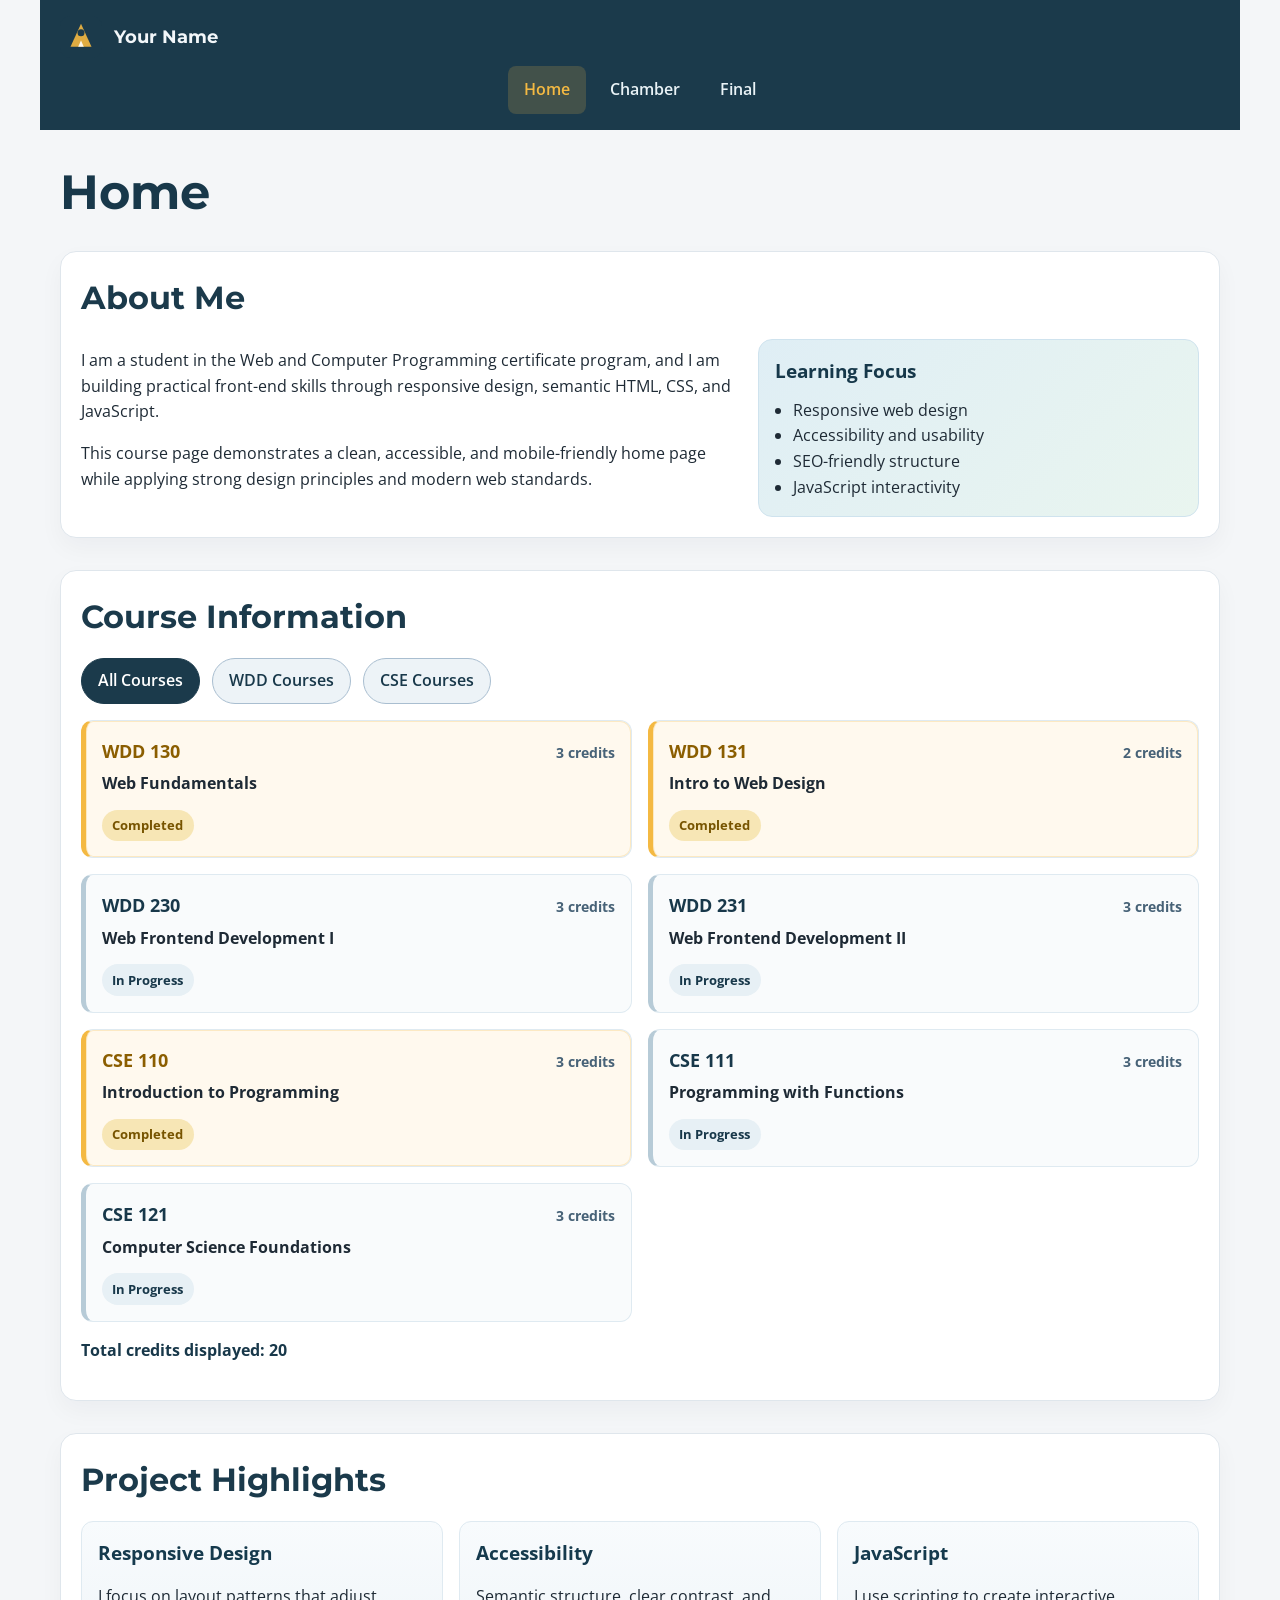
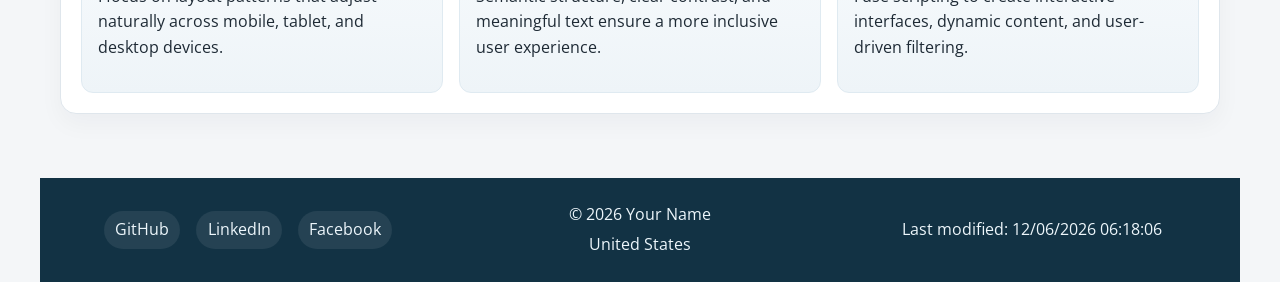
==== index.html @ 931bea51 "Create the WDD 231 course home page with responsive layout, navigation, and dynamic course data." ====
<!DOCTYPE html>
<html lang="en">
  <head>
    <meta charset="UTF-8" />
    <meta name="viewport" content="width=device-width, initial-scale=1.0" />
    <meta
      name="description"
      content="Course home page for WDD 231 showing projects, skills, and certificate information."
    />
    <meta name="author" content="Your Name" />
    <title>WDD 231 | Home</title>
    <link rel="preconnect" href="https://fonts.googleapis.com" />
    <link rel="preconnect" href="https://fonts.gstatic.com" crossorigin />
    <link
      href="https://fonts.googleapis.com/css2?family=Montserrat:wght@400;500;700&family=Open+Sans:wght@400;600;700&display=swap"
      rel="stylesheet"
    />
    <link rel="stylesheet" href="css/normalize.css" />
    <link rel="stylesheet" href="css/small.css" />
    <link rel="stylesheet" href="css/large.css" />
    <script src="scripts/menu.js" defer></script>
    <script src="scripts/date.js" defer></script>
    <script src="scripts/courses.js" defer></script>
  </head>
  <body>
    <header>
      <div class="header-wrap">
        <div class="brand" aria-label="Site logo and brand name">
          <img src="images/logo.svg" alt="Site logo" class="logo" />
          <span class="site-name">Your Name</span>
        </div>

        <button
          class="nav-toggle"
          type="button"
          aria-controls="primary-nav"
          aria-expanded="false"
          aria-label="Open navigation menu"
        >
          <span></span>
          <span></span>
          <span></span>
        </button>
      </div>

      <nav class="site-nav" aria-label="Main navigation">
        <ul id="primary-nav" class="nav-list">
          <li><a href="#" class="active">Home</a></li>
          <li><a href="https://www.byui.edu/" target="_blank" rel="noreferrer">Chamber</a></li>
          <li><a href="https://www.byui.edu/" target="_blank" rel="noreferrer">Final</a></li>
        </ul>
      </nav>
    </header>

    <main>
      <h1>Home</h1>

      <section aria-labelledby="about-heading">
        <h2 id="about-heading">About Me</h2>
        <div class="section-content intro-grid">
          <div class="intro-copy">
            <p>
              I am a student in the Web and Computer Programming certificate program, and I am
              building practical front-end skills through responsive design, semantic HTML, CSS,
              and JavaScript.
            </p>
            <p>
              This course page demonstrates a clean, accessible, and mobile-friendly home page while
              applying strong design principles and modern web standards.
            </p>
          </div>
          <div class="info-card accent-card">
            <h3>Learning Focus</h3>
            <ul>
              <li>Responsive web design</li>
              <li>Accessibility and usability</li>
              <li>SEO-friendly structure</li>
              <li>JavaScript interactivity</li>
            </ul>
          </div>
        </div>
      </section>

      <section aria-labelledby="courses-heading">
        <h2 id="courses-heading">Course Information</h2>
        <div class="course-controls" aria-label="Course filters">
          <button type="button" class="filter-btn active" data-filter="all">All Courses</button>
          <button type="button" class="filter-btn" data-filter="WDD">WDD Courses</button>
          <button type="button" class="filter-btn" data-filter="CSE">CSE Courses</button>
        </div>
        <div id="course-list" class="course-list" aria-live="polite"></div>
        <p id="total-credits" class="total-credits" aria-live="polite"></p>
      </section>

      <section aria-labelledby="work-heading">
        <h2 id="work-heading">Project Highlights</h2>
        <div class="card-grid">
          <article class="mini-card">
            <h3>Responsive Design</h3>
            <p>
              I focus on layout patterns that adjust naturally across mobile, tablet, and desktop
              devices.
            </p>
          </article>
          <article class="mini-card">
            <h3>Accessibility</h3>
            <p>
              Semantic structure, clear contrast, and meaningful text ensure a more inclusive user
              experience.
            </p>
          </article>
          <article class="mini-card">
            <h3>JavaScript</h3>
            <p>
              I use scripting to create interactive interfaces, dynamic content, and user-driven
              filtering.
            </p>
          </article>
        </div>
      </section>
    </main>

    <footer>
      <div class="footer-item social-links" aria-label="Social media links">
        <a href="https://github.com/ws8637282-art" target="_blank" rel="noreferrer" aria-label="GitHub">
          GitHub
        </a>
        <a href="https://www.linkedin.com" target="_blank" rel="noreferrer" aria-label="LinkedIn">
          LinkedIn
        </a>
        <a href="https://www.facebook.com" target="_blank" rel="noreferrer" aria-label="Facebook">
          Facebook
        </a>
      </div>

      <div class="footer-item footer-meta">
        <p>&copy; <span id="currentYear"></span> Your Name</p>
        <p>United States</p>
      </div>

      <div class="footer-item">
        <p id="lastModified">Last modified: </p>
      </div>
    </footer>
  </body>
</html>
---- css/small.css ----
/* Basic reset */
html {
  box-sizing: border-box;
}

*, *::before, *::after {
  box-sizing: inherit;
}

body {
  margin: 0;
  font-family: "Open Sans", sans-serif;
  background: #f4f6f8;
  color: #1e2a35;
  line-height: 1.6;
}

a {
  color: inherit;
  text-decoration: none;
}

img {
  max-width: 100%;
  display: block;
}

button,
input,
select {
  font: inherit;
}

header,
main,
footer {
  width: min(100%, 1200px);
  margin: 0 auto;
}

header {
  background: #1b3a4b;
  color: #f3f7fa;
  padding: 1rem 1.25rem 0;
}

.header-wrap {
  display: flex;
  justify-content: space-between;
  align-items: center;
  gap: 1rem;
}

.brand {
  display: flex;
  align-items: center;
  gap: 0.75rem;
}

.logo {
  width: 42px;
  height: 42px;
  border-radius: 10px;
}

.site-name {
  font-family: "Montserrat", sans-serif;
  font-weight: 700;
  font-size: 1.1rem;
}

.nav-toggle {
  display: flex;
  flex-direction: column;
  justify-content: center;
  gap: 0.25rem;
  width: 44px;
  height: 44px;
  border: 1px solid rgba(255, 255, 255, 0.35);
  background: transparent;
  border-radius: 8px;
  cursor: pointer;
}

.nav-toggle span {
  display: block;
  width: 22px;
  height: 2px;
  background: #fff;
  margin: 0 auto;
  border-radius: 2px;
}

.site-nav {
  display: none;
}

.site-nav.open {
  display: block;
}

.nav-list {
  list-style: none;
  padding: 0;
  margin: 0;
}

.nav-list li + li {
  border-top: 1px solid rgba(255, 255, 255, 0.15);
}

.nav-list a {
  display: block;
  padding: 0.85rem 0.5rem;
  color: #eaf3f7;
  font-weight: 600;
  transition: background-color 0.2s ease, color 0.2s ease;
}

.nav-list a:hover,
.nav-list a:focus-visible,
.nav-list a.active {
  background: rgba(244, 185, 66, 0.18);
  color: #f4b942;
}

main {
  padding: 1.5rem 1.25rem 2rem;
}

main h1 {
  margin: 0 0 1.25rem;
  font-family: "Montserrat", sans-serif;
  color: #18384a;
  font-size: clamp(2rem, 6vw, 3rem);
}

section {
  margin-bottom: 2rem;
  background: #ffffff;
  border: 1px solid #dfe6ec;
  border-radius: 16px;
  padding: 1.25rem;
  box-shadow: 0 10px 25px rgba(19, 36, 50, 0.04);
}

section h2 {
  margin-top: 0;
  margin-bottom: 1rem;
  color: #1b3a4b;
  font-family: "Montserrat", sans-serif;
  font-size: clamp(1.4rem, 4vw, 2rem);
}

.section-content {
  display: grid;
  gap: 1rem;
}

.intro-grid {
  grid-template-columns: 1fr;
}

.intro-copy p {
  margin-top: 0;
  margin-bottom: 1rem;
}

.info-card {
  background: linear-gradient(135deg, #dfeef5, #e9f5ef);
  border-radius: 14px;
  padding: 1rem;
  border: 1px solid #cfe3ee;
}

.info-card h3 {
  margin-top: 0;
  margin-bottom: 0.75rem;
  color: #16384a;
}

.info-card ul {
  margin: 0;
  padding-left: 1.1rem;
}

.course-controls {
  display: flex;
  flex-wrap: wrap;
  gap: 0.75rem;
  margin-bottom: 1rem;
}

.filter-btn {
  border: 1px solid #a9bed0;
  background: #edf3f7;
  color: #18384a;
  border-radius: 999px;
  padding: 0.55rem 1rem;
  font-weight: 600;
  cursor: pointer;
  transition: transform 0.2s ease, background-color 0.2s ease;
}

.filter-btn:hover,
.filter-btn:focus-visible {
  transform: translateY(-1px);
  background: #dfeef5;
}

.filter-btn.active {
  background: #1b3a4b;
  border-color: #1b3a4b;
  color: #fff;
}

.course-list {
  display: grid;
  gap: 1rem;
  grid-template-columns: 1fr;
}

.course-card {
  background: #f9fbfc;
  border: 1px solid #dfeaf1;
  border-left: 5px solid #b7cbd7;
  border-radius: 12px;
  padding: 1rem;
}

.course-card.completed {
  background: #fff9ee;
  border-left-color: #f4b942;
  box-shadow: inset 0 0 0 1px rgba(244, 185, 66, 0.25);
}

.course-header {
  display: flex;
  justify-content: space-between;
  align-items: baseline;
  gap: 0.75rem;
  margin-bottom: 0.4rem;
}

.course-code {
  margin: 0;
  font-size: 1.1rem;
  font-weight: 700;
  color: #18384a;
}

.course-card.completed .course-code {
  color: #8b5e00;
}

.course-credits {
  font-size: 0.85rem;
  font-weight: 700;
  color: #476277;
}

.course-title {
  margin: 0;
  font-size: 1rem;
}

.course-status {
  display: inline-block;
  margin-top: 0.8rem;
  padding: 0.35rem 0.65rem;
  border-radius: 999px;
  background: #e7f0f5;
  color: #18384a;
  font-size: 0.8rem;
  font-weight: 700;
}

.course-card.completed .course-status {
  background: #f7e6b5;
  color: #775400;
}

.total-credits {
  margin-top: 1rem;
  font-weight: 700;
  color: #18384a;
}

.card-grid {
  display: grid;
  gap: 1rem;
}

.mini-card {
  background: linear-gradient(180deg, #f8fbfd, #eef4f8);
  border: 1px solid #dfeaf1;
  border-radius: 12px;
  padding: 1rem;
}

.mini-card h3 {
  margin-top: 0;
  margin-bottom: 0.5rem;
  color: #153a4d;
}

footer {
  background: #123244;
  color: #edf6fb;
  padding: 1.25rem;
  display: grid;
  gap: 1rem;
}

.footer-item {
  text-align: center;
}

.social-links {
  display: flex;
  justify-content: center;
  gap: 1rem;
  flex-wrap: wrap;
}

.social-links a {
  padding: 0.4rem 0.7rem;
  border-radius: 999px;
  background: rgba(255, 255, 255, 0.08);
}

.footer-meta p {
  margin: 0.25rem 0;
}

#lastModified {
  margin: 0;
}
---- css/large.css ----
@media (min-width: 700px) {
  .nav-toggle {
    display: none;
  }

  .site-nav {
    display: block;
  }

  .nav-list {
    display: flex;
    align-items: center;
    justify-content: center;
    gap: 0.5rem;
    padding: 0.5rem 0 1rem;
  }

  .nav-list li + li {
    border-top: none;
  }

  .nav-list a {
    border-radius: 8px;
    padding: 0.7rem 1rem;
  }

  .intro-grid {
    grid-template-columns: 1.5fr 1fr;
    align-items: center;
  }

  .course-list {
    grid-template-columns: repeat(2, minmax(0, 1fr));
  }

  .card-grid {
    grid-template-columns: repeat(3, minmax(0, 1fr));
  }

  footer {
    grid-template-columns: repeat(3, minmax(0, 1fr));
    align-items: center;
  }
}
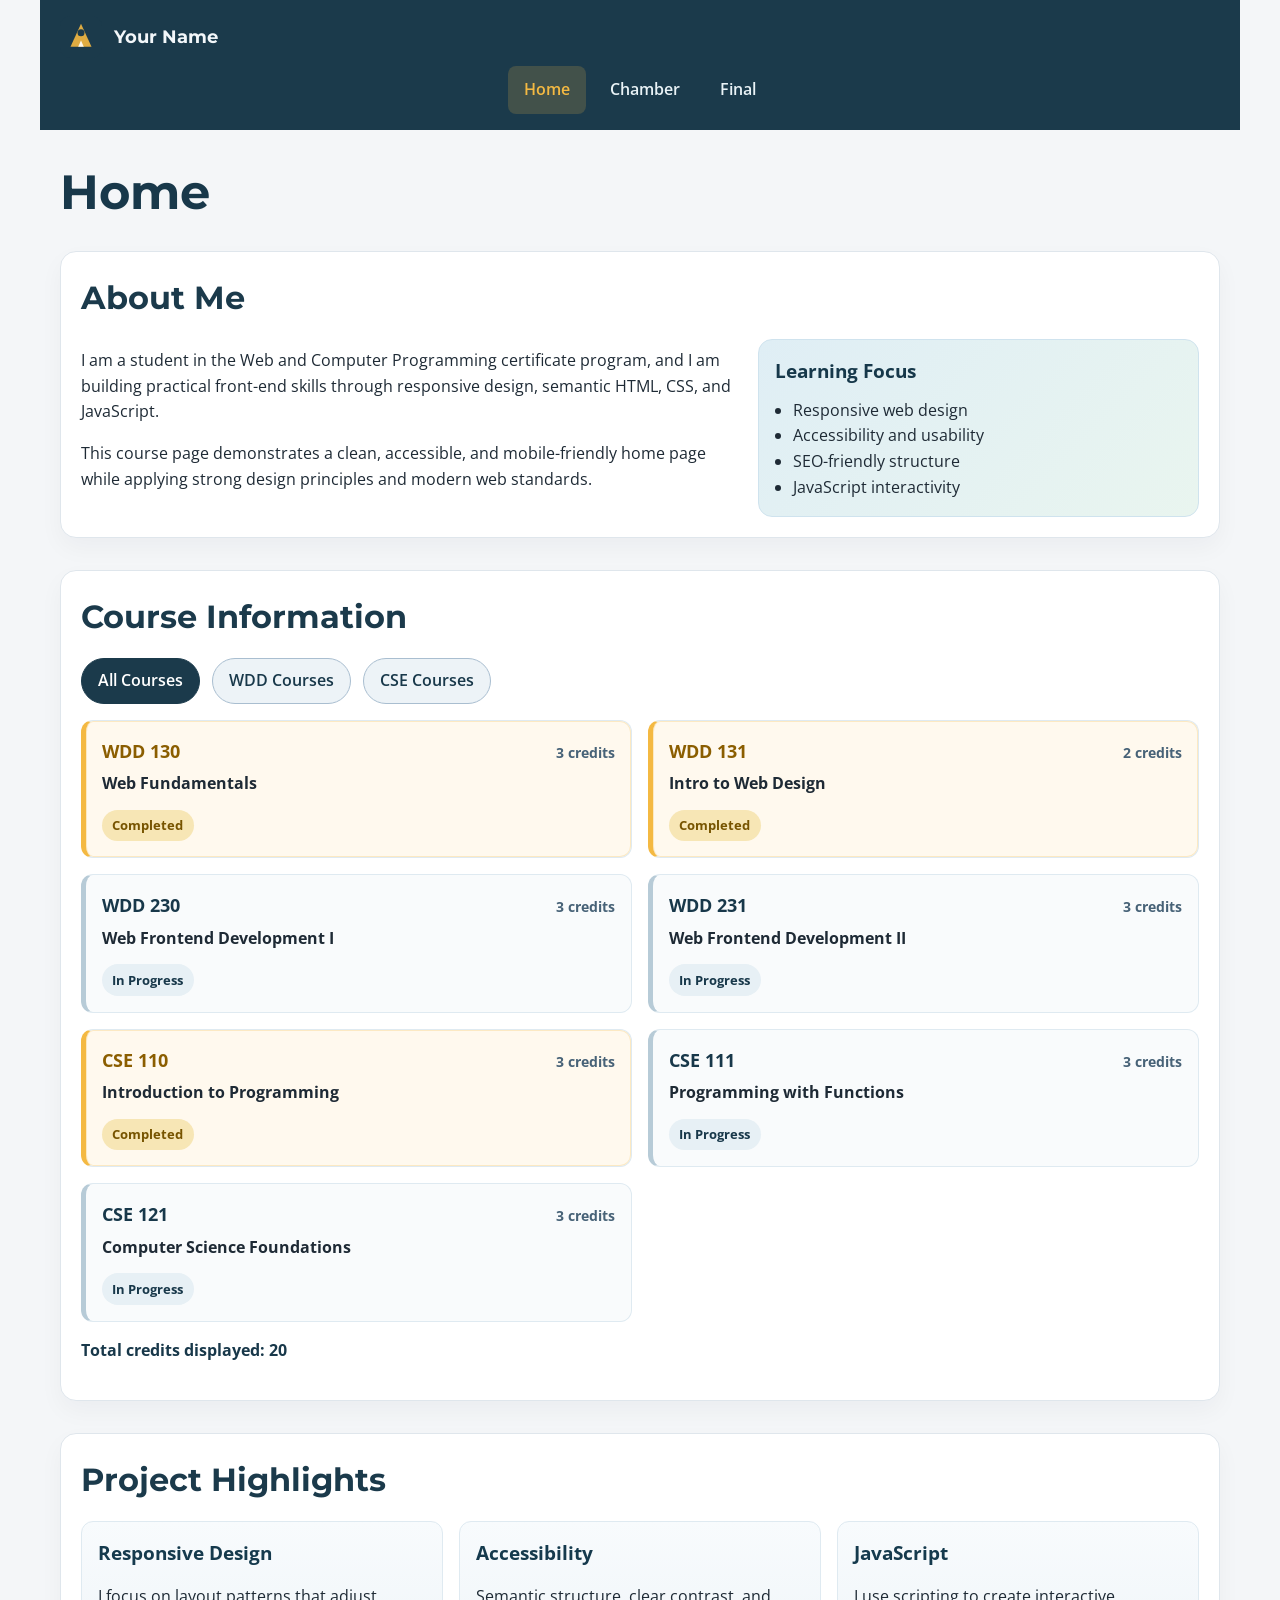
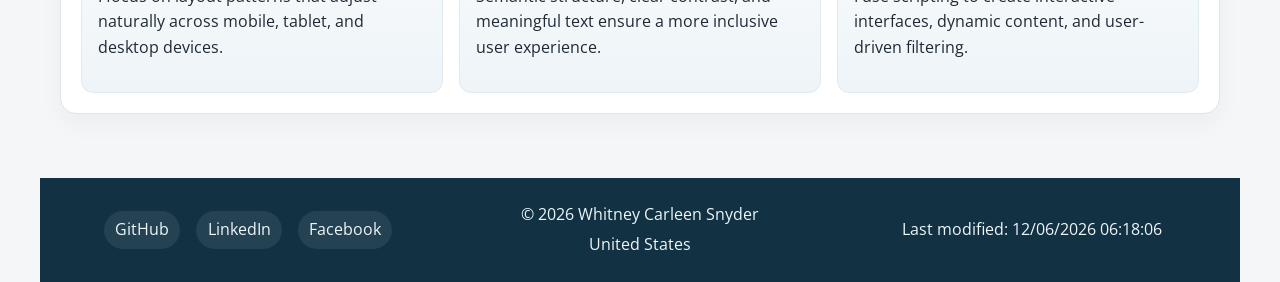
==== commit aed05a54: "Update author name in index.html" ====
--- a/index.html
+++ b/index.html
@@ -7,7 +7,7 @@
       name="description"
       content="Course home page for WDD 231 showing projects, skills, and certificate information."
     />
-    <meta name="author" content="Your Name" />
+    <meta name="author" content="Whitney Carleen Snyder" />
     <title>WDD 231 | Home</title>
     <link rel="preconnect" href="https://fonts.googleapis.com" />
     <link rel="preconnect" href="https://fonts.gstatic.com" crossorigin />
@@ -134,7 +134,7 @@
       </div>
 
       <div class="footer-item footer-meta">
-        <p>&copy; <span id="currentYear"></span> Your Name</p>
+        <p>&copy; <span id="currentYear"></span> Whitney Carleen Snyder</p>
         <p>United States</p>
       </div>
 
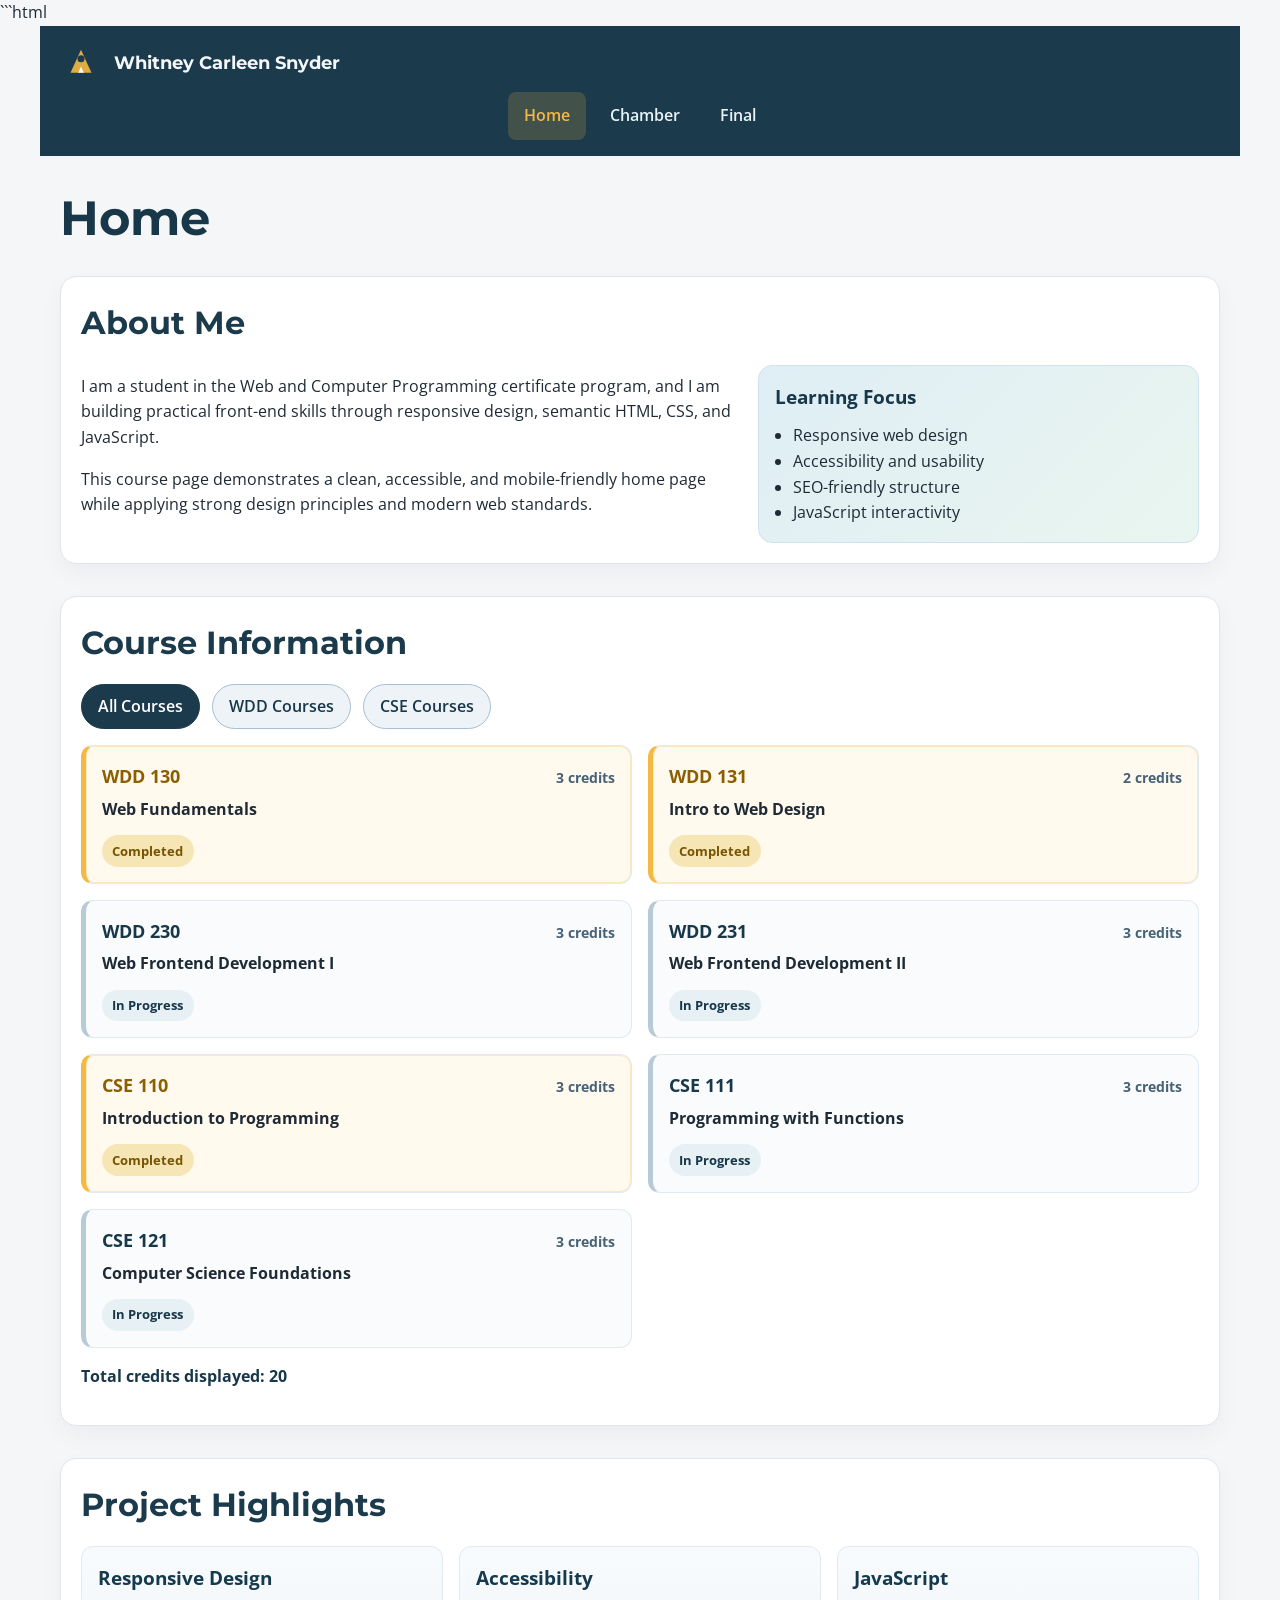
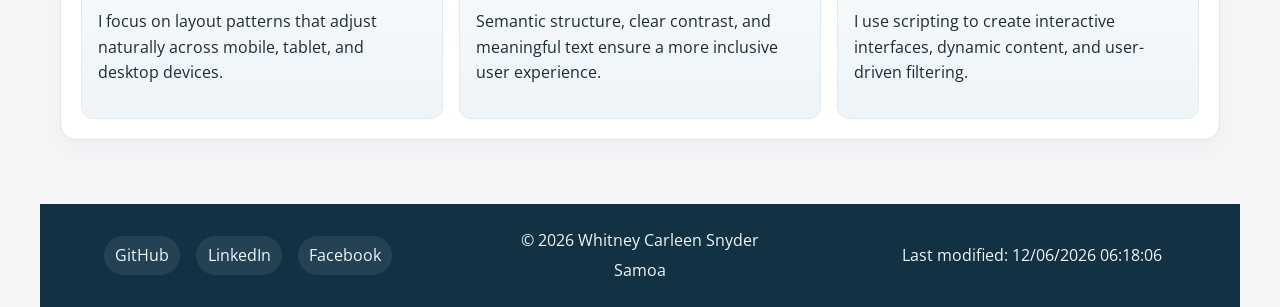
==== commit 992af4ad: "Update index.html" ====
--- a/index.html
+++ b/index.html
@@ -1,3 +1,4 @@
+```html
 <!DOCTYPE html>
 <html lang="en">
   <head>
@@ -8,26 +9,31 @@
       content="Course home page for WDD 231 showing projects, skills, and certificate information."
     />
     <meta name="author" content="Whitney Carleen Snyder" />
-    <title>WDD 231 | Home</title>
+    <title>WDD 231 | Home | Whitney Carleen Snyder</title>
+
     <link rel="preconnect" href="https://fonts.googleapis.com" />
     <link rel="preconnect" href="https://fonts.gstatic.com" crossorigin />
+
     <link
       href="https://fonts.googleapis.com/css2?family=Montserrat:wght@400;500;700&family=Open+Sans:wght@400;600;700&display=swap"
       rel="stylesheet"
     />
+
     <link rel="stylesheet" href="css/normalize.css" />
     <link rel="stylesheet" href="css/small.css" />
     <link rel="stylesheet" href="css/large.css" />
+
     <script src="scripts/menu.js" defer></script>
     <script src="scripts/date.js" defer></script>
     <script src="scripts/courses.js" defer></script>
   </head>
+
   <body>
     <header>
       <div class="header-wrap">
         <div class="brand" aria-label="Site logo and brand name">
           <img src="images/logo.svg" alt="Site logo" class="logo" />
-          <span class="site-name">Your Name</span>
+          <span class="site-name">Whitney Carleen Snyder</span>
         </div>
 
         <button
@@ -46,8 +52,16 @@
       <nav class="site-nav" aria-label="Main navigation">
         <ul id="primary-nav" class="nav-list">
           <li><a href="#" class="active">Home</a></li>
-          <li><a href="https://www.byui.edu/" target="_blank" rel="noreferrer">Chamber</a></li>
-          <li><a href="https://www.byui.edu/" target="_blank" rel="noreferrer">Final</a></li>
+          <li>
+            <a href="https://www.byui.edu/" target="_blank" rel="noreferrer">
+              Chamber
+            </a>
+          </li>
+          <li>
+            <a href="https://www.byui.edu/" target="_blank" rel="noreferrer">
+              Final
+            </a>
+          </li>
         </ul>
       </nav>
     </header>
@@ -57,20 +71,25 @@
 
       <section aria-labelledby="about-heading">
         <h2 id="about-heading">About Me</h2>
+
         <div class="section-content intro-grid">
           <div class="intro-copy">
             <p>
-              I am a student in the Web and Computer Programming certificate program, and I am
-              building practical front-end skills through responsive design, semantic HTML, CSS,
-              and JavaScript.
-            </p>
-            <p>
-              This course page demonstrates a clean, accessible, and mobile-friendly home page while
-              applying strong design principles and modern web standards.
+              I am a student in the Web and Computer Programming certificate
+              program, and I am building practical front-end skills through
+              responsive design, semantic HTML, CSS, and JavaScript.
+            </p>
+
+            <p>
+              This course page demonstrates a clean, accessible, and
+              mobile-friendly home page while applying strong design
+              principles and modern web standards.
             </p>
           </div>
+
           <div class="info-card accent-card">
             <h3>Learning Focus</h3>
+
             <ul>
               <li>Responsive web design</li>
               <li>Accessibility and usability</li>
@@ -83,37 +102,71 @@
 
       <section aria-labelledby="courses-heading">
         <h2 id="courses-heading">Course Information</h2>
+
         <div class="course-controls" aria-label="Course filters">
-          <button type="button" class="filter-btn active" data-filter="all">All Courses</button>
-          <button type="button" class="filter-btn" data-filter="WDD">WDD Courses</button>
-          <button type="button" class="filter-btn" data-filter="CSE">CSE Courses</button>
-        </div>
-        <div id="course-list" class="course-list" aria-live="polite"></div>
-        <p id="total-credits" class="total-credits" aria-live="polite"></p>
+          <button
+            type="button"
+            class="filter-btn active"
+            data-filter="all"
+          >
+            All Courses
+          </button>
+
+          <button
+            type="button"
+            class="filter-btn"
+            data-filter="WDD"
+          >
+            WDD Courses
+          </button>
+
+          <button
+            type="button"
+            class="filter-btn"
+            data-filter="CSE"
+          >
+            CSE Courses
+          </button>
+        </div>
+
+        <div
+          id="course-list"
+          class="course-list"
+          aria-live="polite"
+        ></div>
+
+        <p
+          id="total-credits"
+          class="total-credits"
+          aria-live="polite"
+        ></p>
       </section>
 
       <section aria-labelledby="work-heading">
         <h2 id="work-heading">Project Highlights</h2>
+
         <div class="card-grid">
           <article class="mini-card">
             <h3>Responsive Design</h3>
             <p>
-              I focus on layout patterns that adjust naturally across mobile, tablet, and desktop
-              devices.
+              I focus on layout patterns that adjust naturally across mobile,
+              tablet, and desktop devices.
             </p>
           </article>
+
           <article class="mini-card">
             <h3>Accessibility</h3>
             <p>
-              Semantic structure, clear contrast, and meaningful text ensure a more inclusive user
-              experience.
+              Semantic structure, clear contrast, and meaningful text ensure
+              a more inclusive user experience.
             </p>
           </article>
+
           <article class="mini-card">
             <h3>JavaScript</h3>
             <p>
-              I use scripting to create interactive interfaces, dynamic content, and user-driven
-              filtering.
+              I use scripting to create interactive interfaces, dynamic
+              content, and user-driven filtering.
             </p>
           </article>
         </div>
@@ -121,25 +174,49 @@
     </main>
 
     <footer>
-      <div class="footer-item social-links" aria-label="Social media links">
-        <a href="https://github.com/ws8637282-art" target="_blank" rel="noreferrer" aria-label="GitHub">
+      <div
+        class="footer-item social-links"
+        aria-label="Social media links"
+      >
+        <a
+          href="https://github.com/ws8637282-art"
+          target="_blank"
+          rel="noreferrer"
+          aria-label="GitHub"
+        >
           GitHub
         </a>
-        <a href="https://www.linkedin.com" target="_blank" rel="noreferrer" aria-label="LinkedIn">
+
+        <a
+          href="https://www.linkedin.com"
+          target="_blank"
+          rel="noreferrer"
+          aria-label="LinkedIn"
+        >
           LinkedIn
         </a>
-        <a href="https://www.facebook.com" target="_blank" rel="noreferrer" aria-label="Facebook">
+
+        <a
+          href="https://www.facebook.com"
+          target="_blank"
+          rel="noreferrer"
+          aria-label="Facebook"
+        >
           Facebook
         </a>
       </div>
 
       <div class="footer-item footer-meta">
-        <p>&copy; <span id="currentYear"></span> Whitney Carleen Snyder</p>
-        <p>United States</p>
+        <p>
+          &copy; <span id="currentYear"></span>
+          Whitney Carleen Snyder
+        </p>
+
+        <p>Samoa</p>
       </div>
 
       <div class="footer-item">
-        <p id="lastModified">Last modified: </p>
+        <p id="lastModified">Last modified:</p>
       </div>
     </footer>
   </body>
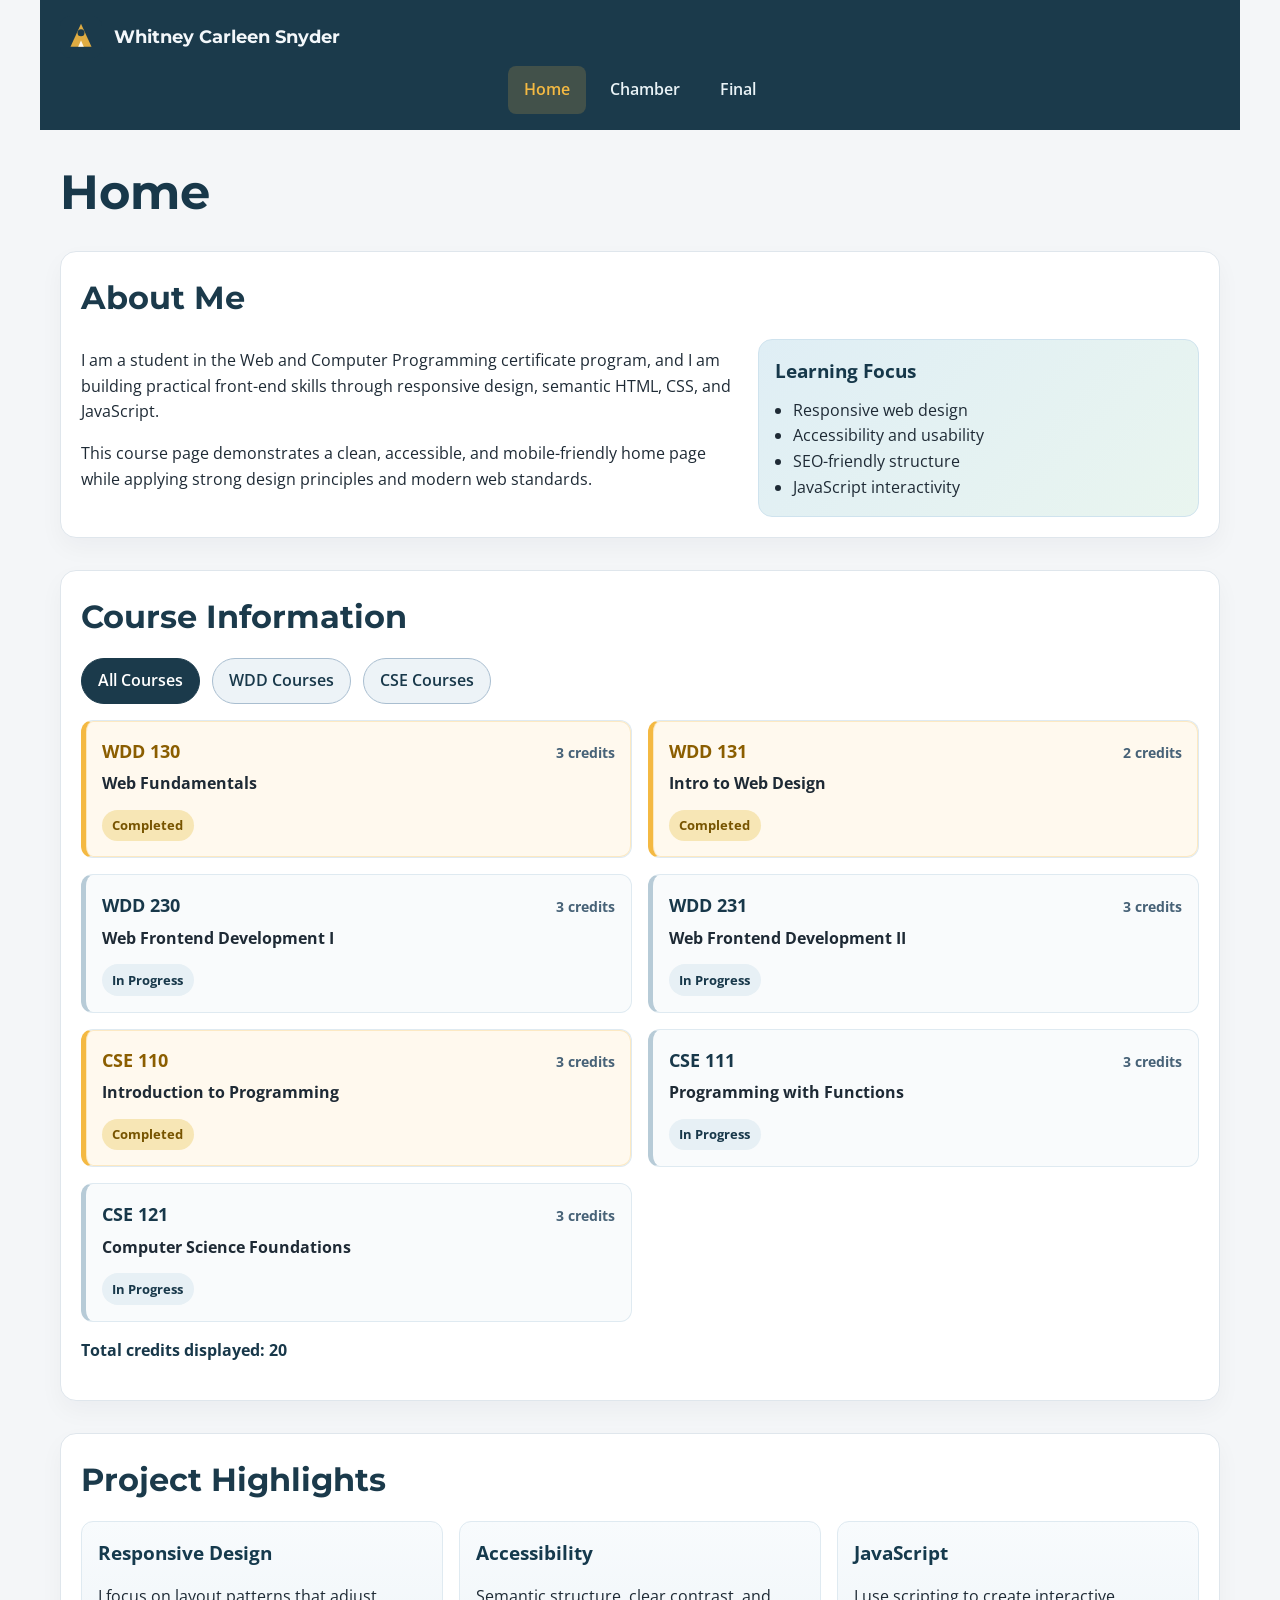
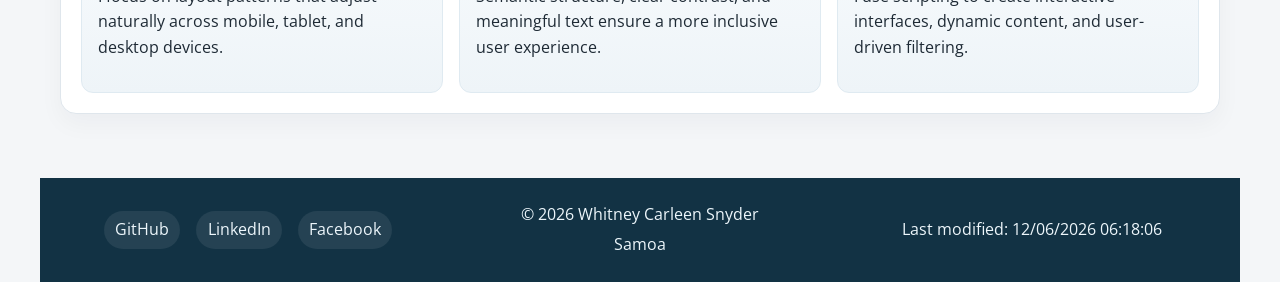
==== commit f735dc32: "Fix HTML syntax in index.html" ====
--- a/index.html
+++ b/index.html
@@ -1,4 +1,3 @@
-```html
 <!DOCTYPE html>
 <html lang="en">
   <head>
